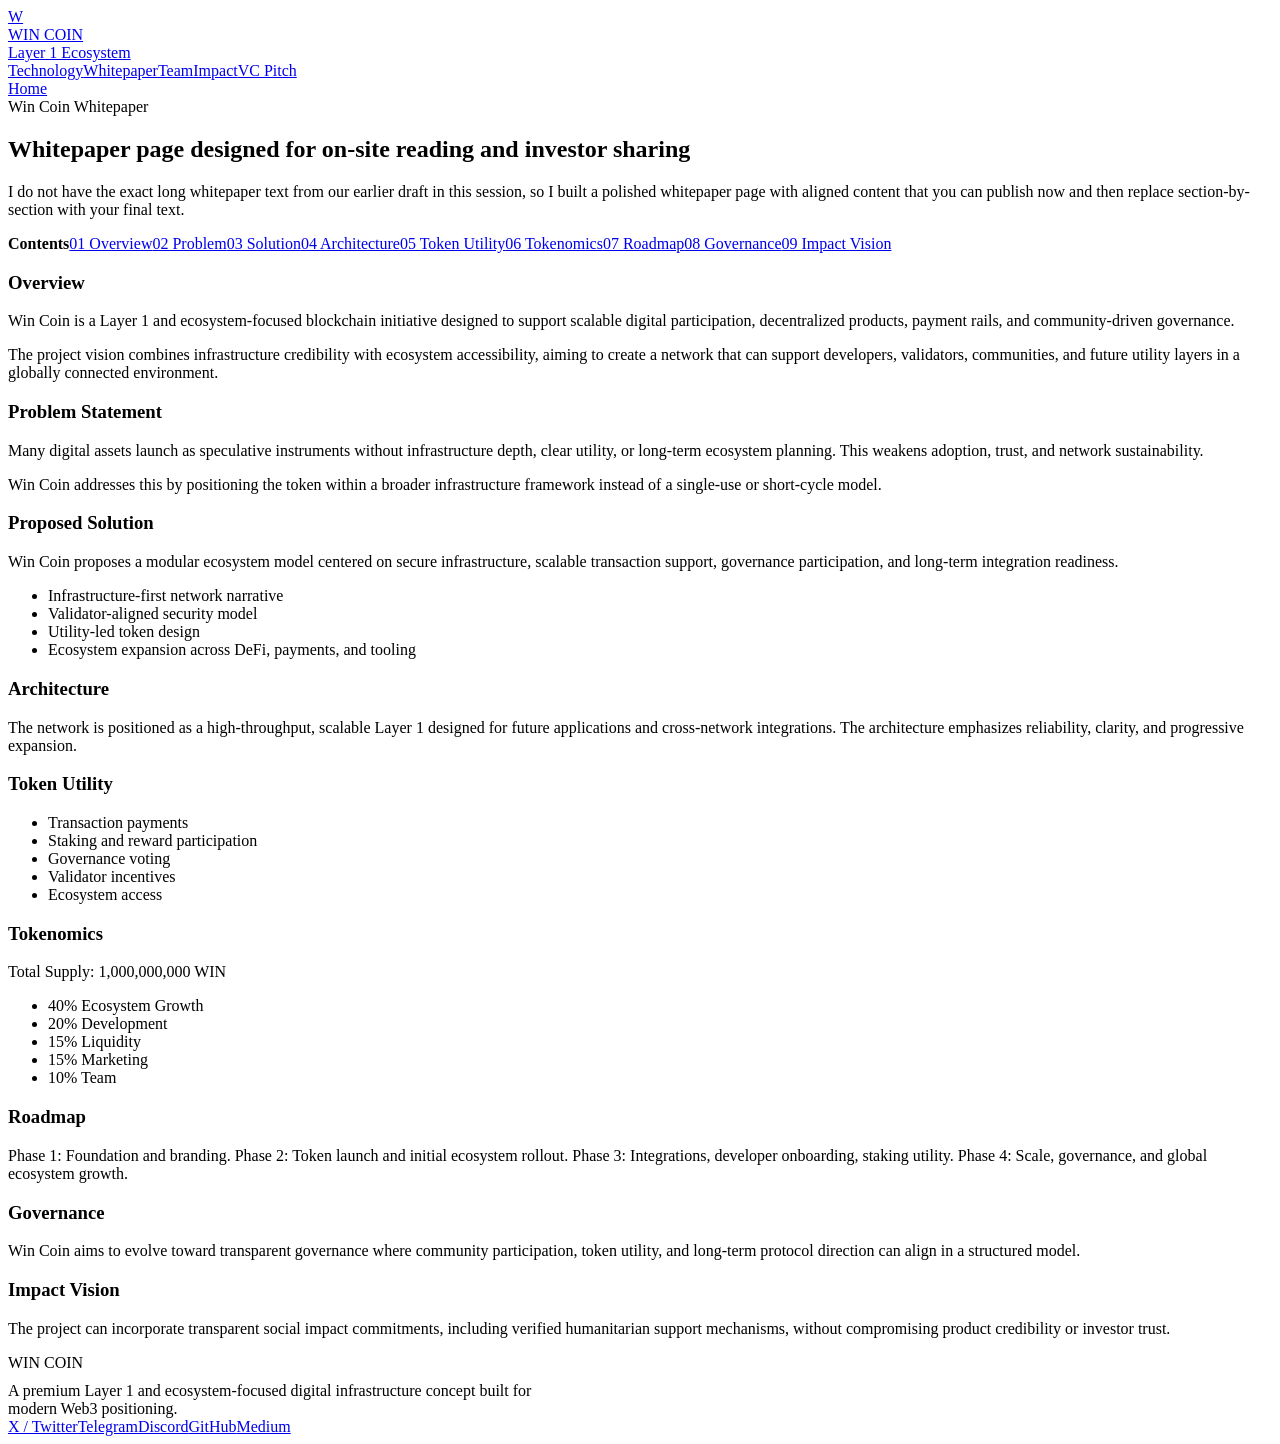
==== whitepaper.html @ 554cd006 "Add files via upload" ====
<!DOCTYPE html><html lang="en"><head><meta charset="UTF-8"/><meta name="viewport" content="width=device-width, initial-scale=1.0"/><title>Win Coin Whitepaper</title><link rel="preconnect" href="https://fonts.googleapis.com"><link rel="preconnect" href="https://fonts.gstatic.com" crossorigin><link href="https://fonts.googleapis.com/css2?family=Inter:wght@400;500;600;700;800&display=swap" rel="stylesheet"><link rel="stylesheet" href="assets/style.css"/></head><body><div class="nav-shell"><div class="container"><header class="nav card"><a class="brand" href="index.html"><div class="logo">W</div><div><div class="brand-name">WIN COIN</div><div class="brand-sub">Layer 1 Ecosystem</div></div></a><nav class="nav-links"><a href="index.html#technology">Technology</a><a href="whitepaper.html">Whitepaper</a><a href="team.html">Team</a><a href="impact.html">Impact</a><a href="pitch.html">VC Pitch</a></nav><div class="nav-actions"><a class="btn secondary" href="index.html">Home</a></div></header></div></div><main class="container">
<section class="section"><div class="section-head reveal"><div class="small-tag">Win Coin Whitepaper</div><h2>Whitepaper page designed for on-site reading and investor sharing</h2><p>I do not have the exact long whitepaper text from our earlier draft in this session, so I built a polished whitepaper page with aligned content that you can publish now and then replace section-by-section with your final text.</p></div><div class="paper-layout"><aside class="card paper-side reveal"><strong>Contents</strong><a href="#overview">01 Overview</a><a href="#problem">02 Problem</a><a href="#solution">03 Solution</a><a href="#architecture">04 Architecture</a><a href="#utility">05 Token Utility</a><a href="#tokenomics">06 Tokenomics</a><a href="#roadmap">07 Roadmap</a><a href="#governance">08 Governance</a><a href="#impact">09 Impact Vision</a></aside><div class="paper-main"><section class="card chapter reveal" id="overview"><h3>Overview</h3><p>Win Coin is a Layer 1 and ecosystem-focused blockchain initiative designed to support scalable digital participation, decentralized products, payment rails, and community-driven governance.</p><p>The project vision combines infrastructure credibility with ecosystem accessibility, aiming to create a network that can support developers, validators, communities, and future utility layers in a globally connected environment.</p></section><section class="card chapter reveal" id="problem"><h3>Problem Statement</h3><p>Many digital assets launch as speculative instruments without infrastructure depth, clear utility, or long-term ecosystem planning. This weakens adoption, trust, and network sustainability.</p><p>Win Coin addresses this by positioning the token within a broader infrastructure framework instead of a single-use or short-cycle model.</p></section><section class="card chapter reveal" id="solution"><h3>Proposed Solution</h3><p>Win Coin proposes a modular ecosystem model centered on secure infrastructure, scalable transaction support, governance participation, and long-term integration readiness.</p><ul><li>Infrastructure-first network narrative</li><li>Validator-aligned security model</li><li>Utility-led token design</li><li>Ecosystem expansion across DeFi, payments, and tooling</li></ul></section><section class="card chapter reveal" id="architecture"><h3>Architecture</h3><p>The network is positioned as a high-throughput, scalable Layer 1 designed for future applications and cross-network integrations. The architecture emphasizes reliability, clarity, and progressive expansion.</p></section><section class="card chapter reveal" id="utility"><h3>Token Utility</h3><ul><li>Transaction payments</li><li>Staking and reward participation</li><li>Governance voting</li><li>Validator incentives</li><li>Ecosystem access</li></ul></section><section class="card chapter reveal" id="tokenomics"><h3>Tokenomics</h3><p>Total Supply: 1,000,000,000 WIN</p><ul><li>40% Ecosystem Growth</li><li>20% Development</li><li>15% Liquidity</li><li>15% Marketing</li><li>10% Team</li></ul></section><section class="card chapter reveal" id="roadmap"><h3>Roadmap</h3><p>Phase 1: Foundation and branding. Phase 2: Token launch and initial ecosystem rollout. Phase 3: Integrations, developer onboarding, staking utility. Phase 4: Scale, governance, and global ecosystem growth.</p></section><section class="card chapter reveal" id="governance"><h3>Governance</h3><p>Win Coin aims to evolve toward transparent governance where community participation, token utility, and long-term protocol direction can align in a structured model.</p></section><section class="card chapter reveal" id="impact"><h3>Impact Vision</h3><p>The project can incorporate transparent social impact commitments, including verified humanitarian support mechanisms, without compromising product credibility or investor trust.</p></section></div></div></section>
</main><footer class="footer"><div class="container footer-wrap"><div><div class="brand-name">WIN COIN</div><div class="muted" style="margin-top:10px;max-width:560px">A premium Layer 1 and ecosystem-focused digital infrastructure concept built for modern Web3 positioning.</div></div><div class="socials"><a href="#">X / Twitter</a><a href="#">Telegram</a><a href="#">Discord</a><a href="#">GitHub</a><a href="#">Medium</a></div></div></footer><script src="assets/app.js"></script></body></html>
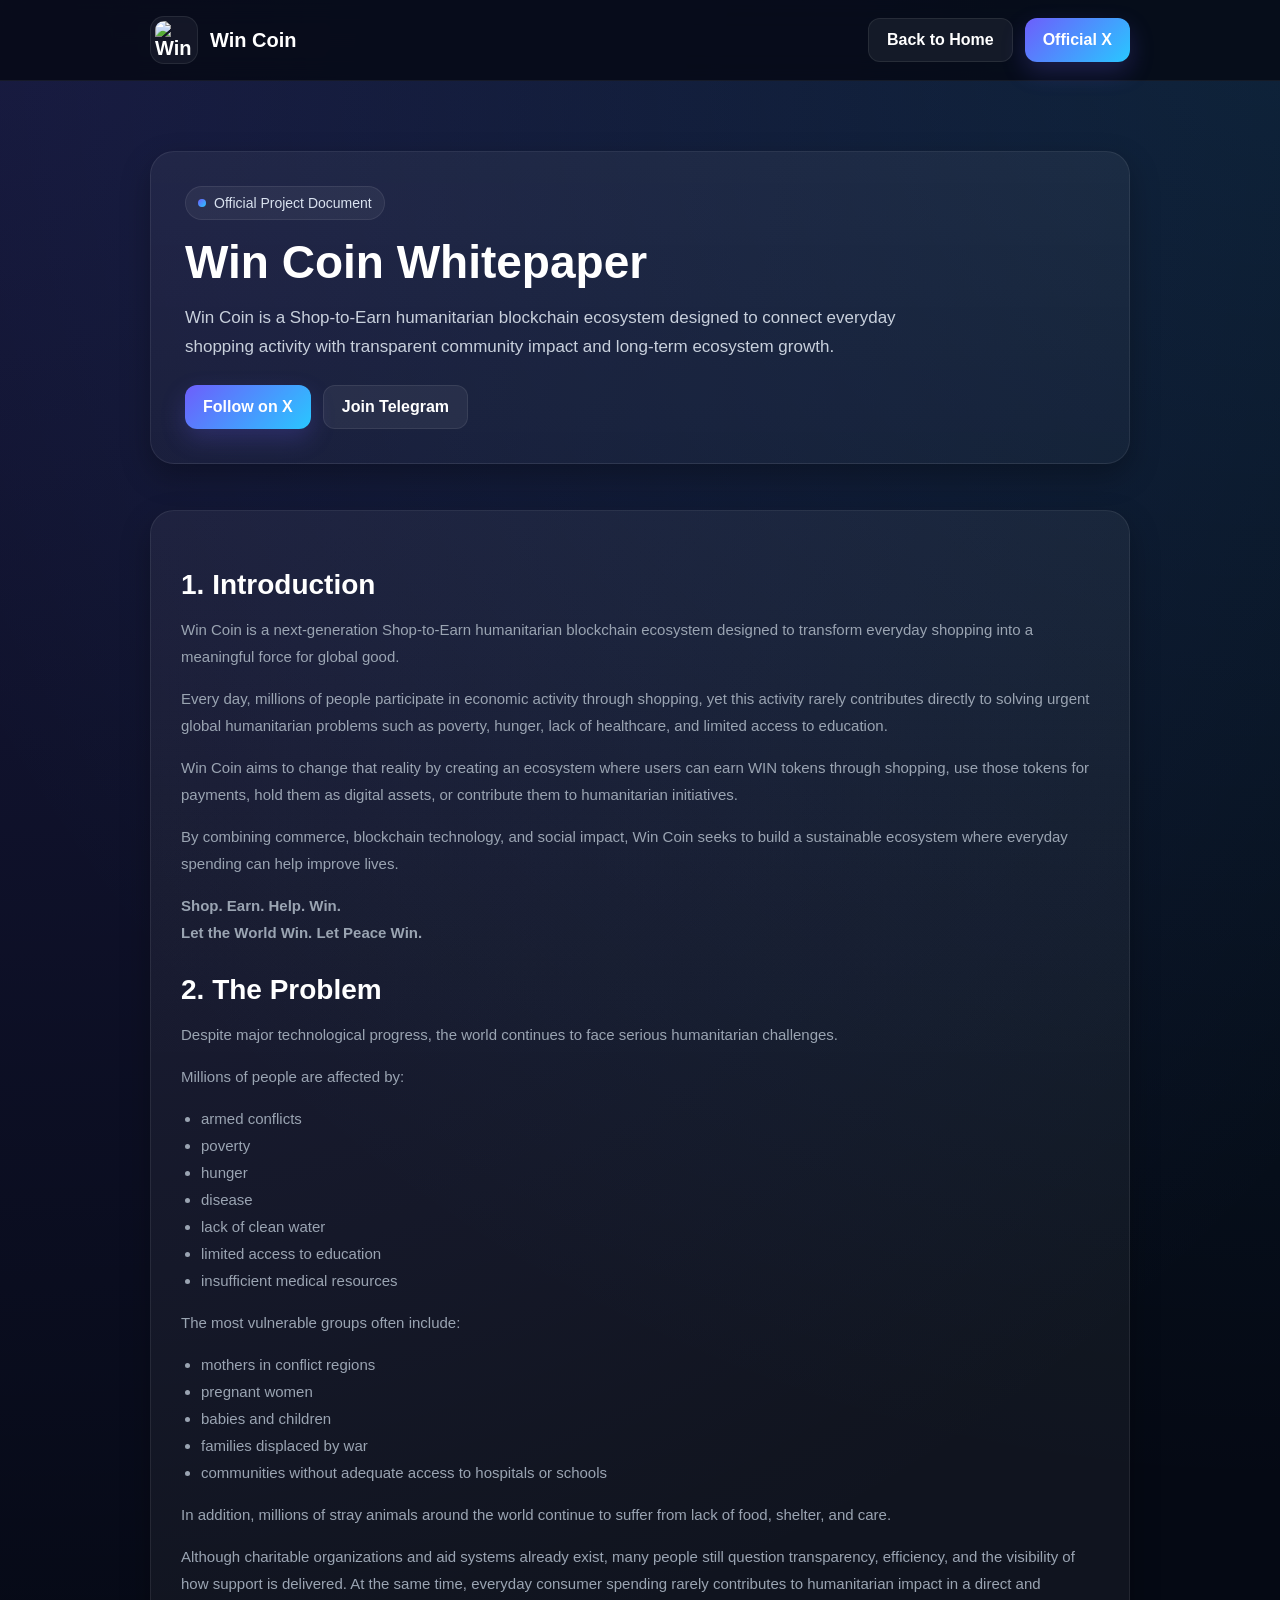
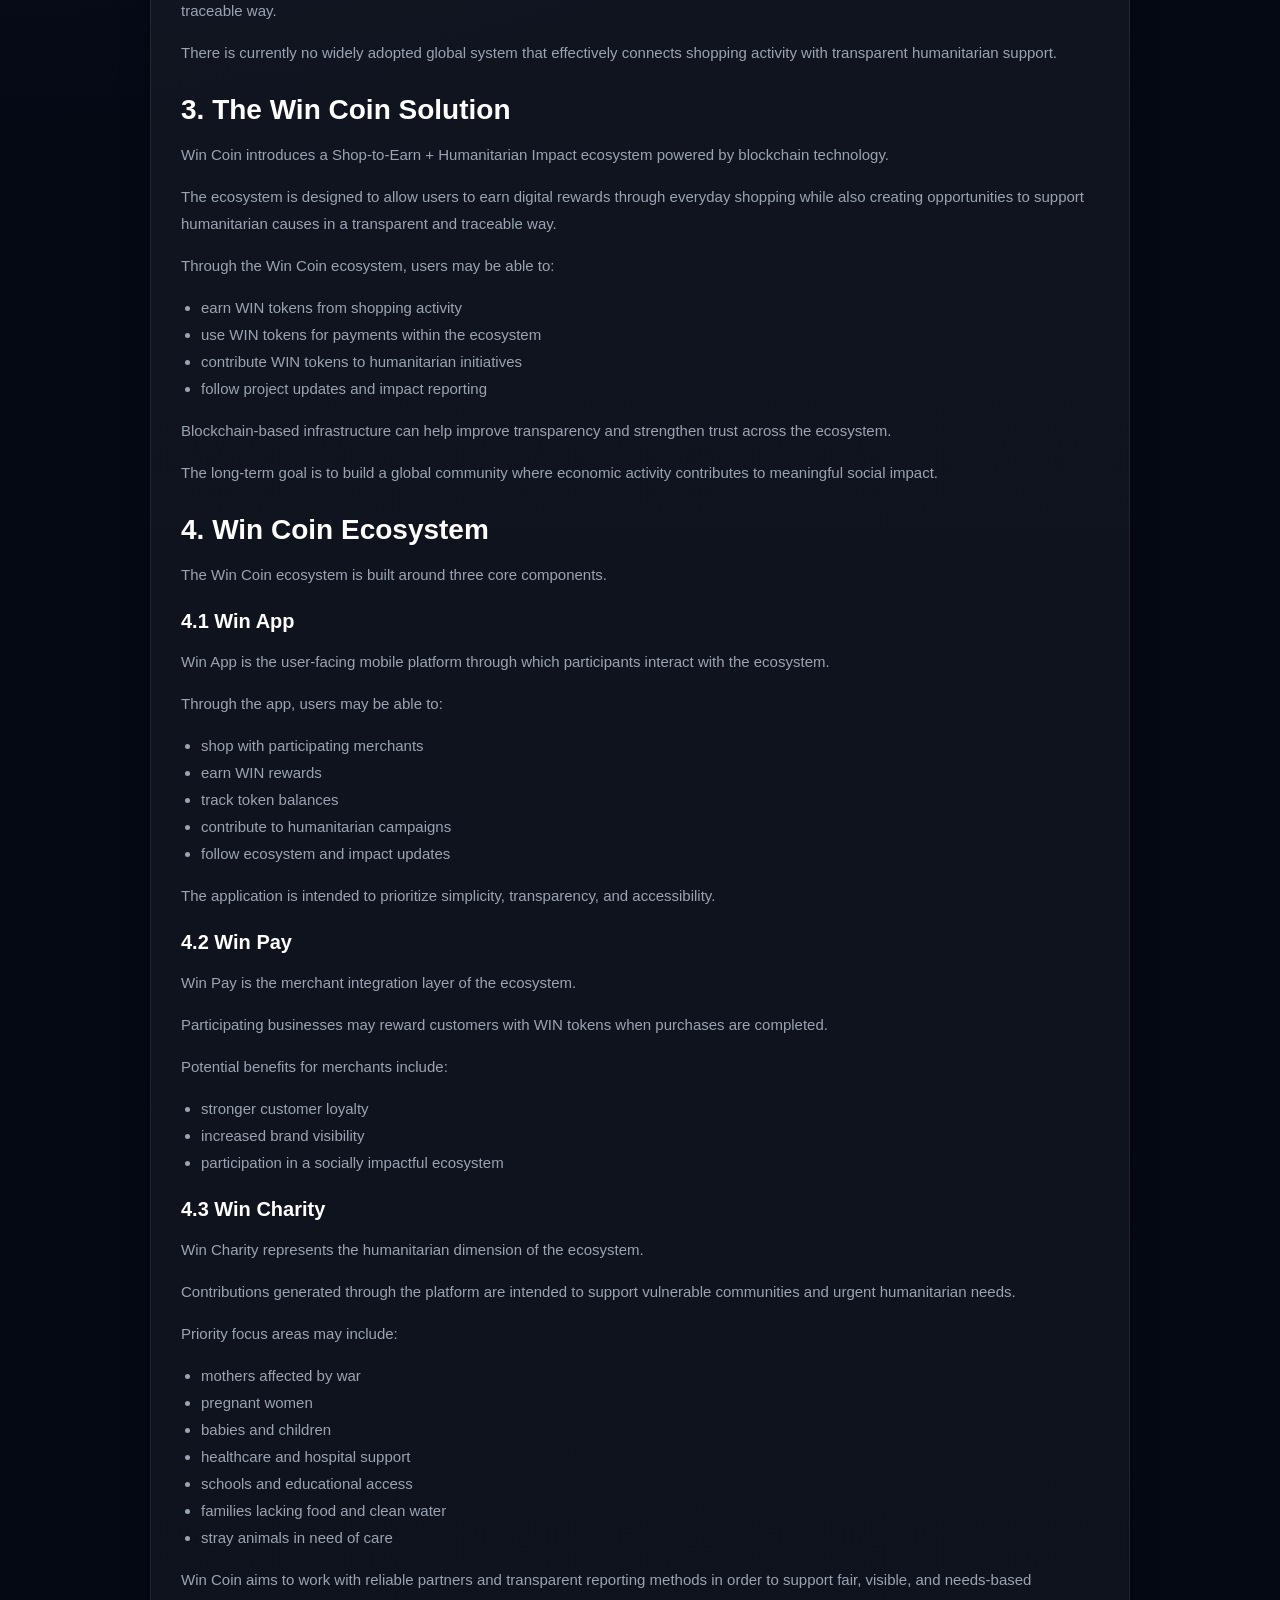
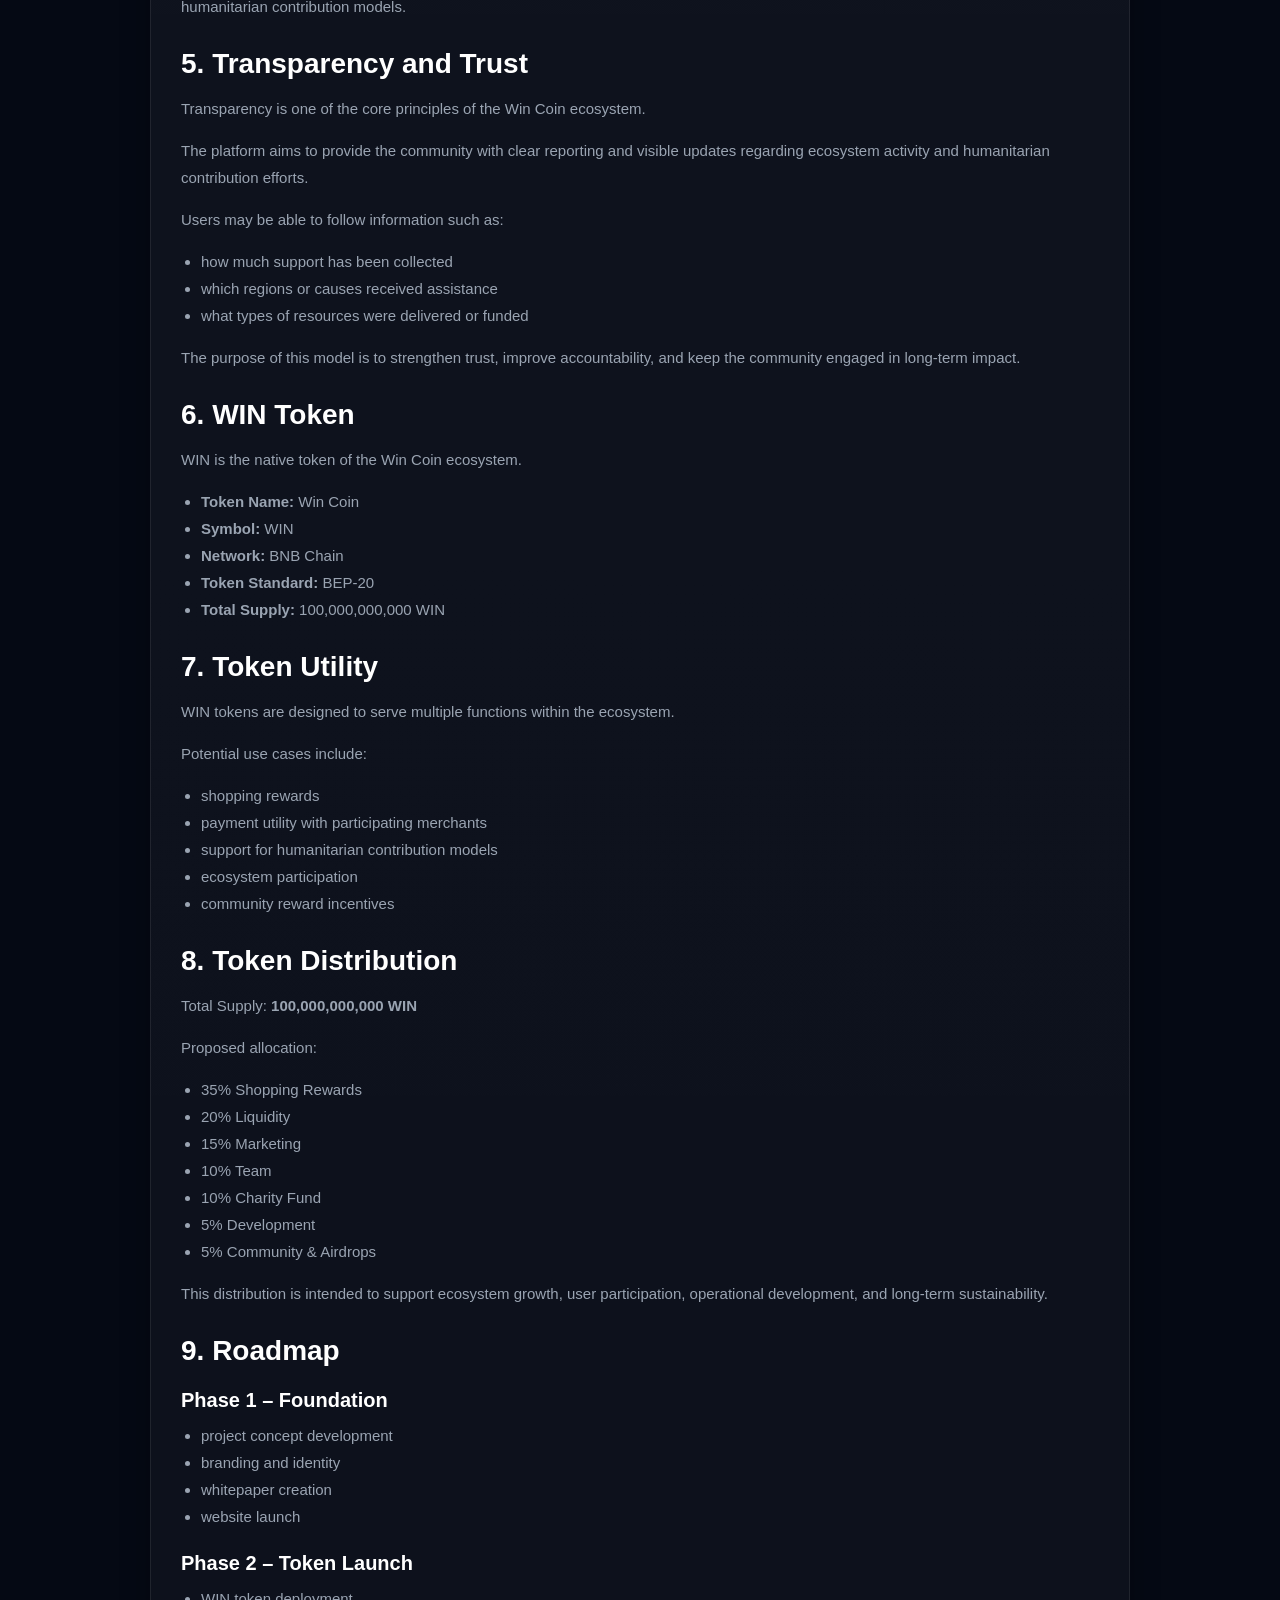
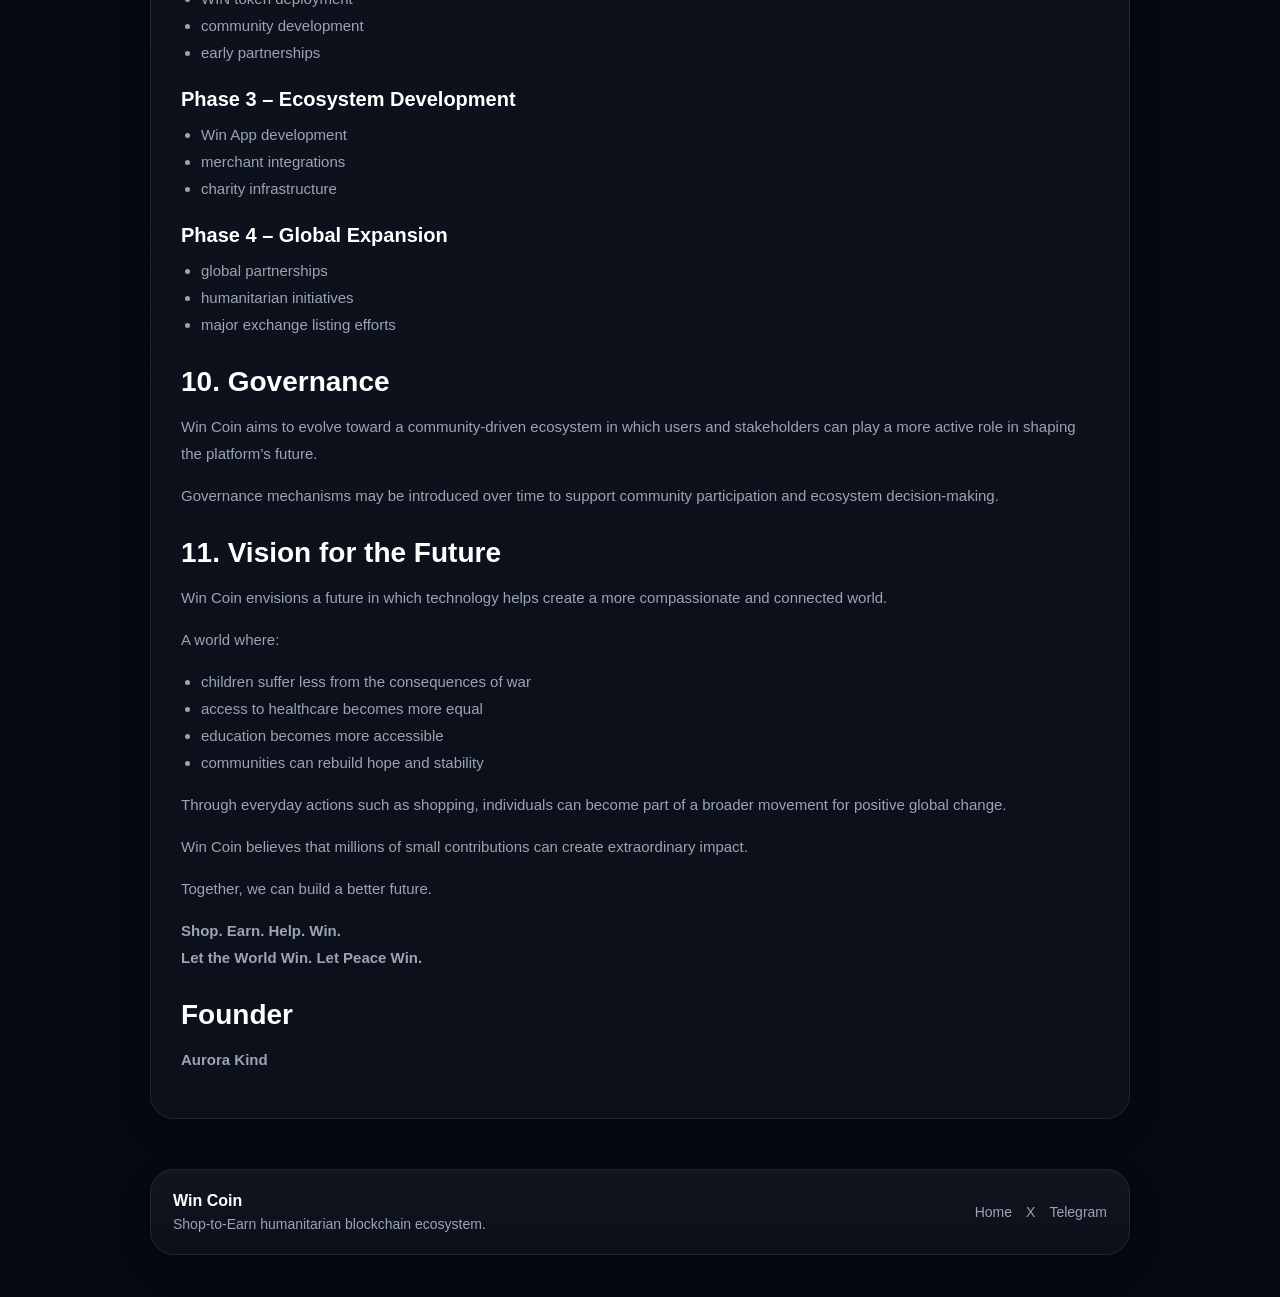
==== commit 71ce0f62: "Update whitepaper.html" ====
--- a/whitepaper.html
+++ b/whitepaper.html
@@ -1,3 +1,528 @@
-<!DOCTYPE html><html lang="en"><head><meta charset="UTF-8"/><meta name="viewport" content="width=device-width, initial-scale=1.0"/><title>Win Coin Whitepaper</title><link rel="preconnect" href="https://fonts.googleapis.com"><link rel="preconnect" href="https://fonts.gstatic.com" crossorigin><link href="https://fonts.googleapis.com/css2?family=Inter:wght@400;500;600;700;800&display=swap" rel="stylesheet"><link rel="stylesheet" href="assets/style.css"/></head><body><div class="nav-shell"><div class="container"><header class="nav card"><a class="brand" href="index.html"><div class="logo">W</div><div><div class="brand-name">WIN COIN</div><div class="brand-sub">Layer 1 Ecosystem</div></div></a><nav class="nav-links"><a href="index.html#technology">Technology</a><a href="whitepaper.html">Whitepaper</a><a href="team.html">Team</a><a href="impact.html">Impact</a><a href="pitch.html">VC Pitch</a></nav><div class="nav-actions"><a class="btn secondary" href="index.html">Home</a></div></header></div></div><main class="container">
-<section class="section"><div class="section-head reveal"><div class="small-tag">Win Coin Whitepaper</div><h2>Whitepaper page designed for on-site reading and investor sharing</h2><p>I do not have the exact long whitepaper text from our earlier draft in this session, so I built a polished whitepaper page with aligned content that you can publish now and then replace section-by-section with your final text.</p></div><div class="paper-layout"><aside class="card paper-side reveal"><strong>Contents</strong><a href="#overview">01 Overview</a><a href="#problem">02 Problem</a><a href="#solution">03 Solution</a><a href="#architecture">04 Architecture</a><a href="#utility">05 Token Utility</a><a href="#tokenomics">06 Tokenomics</a><a href="#roadmap">07 Roadmap</a><a href="#governance">08 Governance</a><a href="#impact">09 Impact Vision</a></aside><div class="paper-main"><section class="card chapter reveal" id="overview"><h3>Overview</h3><p>Win Coin is a Layer 1 and ecosystem-focused blockchain initiative designed to support scalable digital participation, decentralized products, payment rails, and community-driven governance.</p><p>The project vision combines infrastructure credibility with ecosystem accessibility, aiming to create a network that can support developers, validators, communities, and future utility layers in a globally connected environment.</p></section><section class="card chapter reveal" id="problem"><h3>Problem Statement</h3><p>Many digital assets launch as speculative instruments without infrastructure depth, clear utility, or long-term ecosystem planning. This weakens adoption, trust, and network sustainability.</p><p>Win Coin addresses this by positioning the token within a broader infrastructure framework instead of a single-use or short-cycle model.</p></section><section class="card chapter reveal" id="solution"><h3>Proposed Solution</h3><p>Win Coin proposes a modular ecosystem model centered on secure infrastructure, scalable transaction support, governance participation, and long-term integration readiness.</p><ul><li>Infrastructure-first network narrative</li><li>Validator-aligned security model</li><li>Utility-led token design</li><li>Ecosystem expansion across DeFi, payments, and tooling</li></ul></section><section class="card chapter reveal" id="architecture"><h3>Architecture</h3><p>The network is positioned as a high-throughput, scalable Layer 1 designed for future applications and cross-network integrations. The architecture emphasizes reliability, clarity, and progressive expansion.</p></section><section class="card chapter reveal" id="utility"><h3>Token Utility</h3><ul><li>Transaction payments</li><li>Staking and reward participation</li><li>Governance voting</li><li>Validator incentives</li><li>Ecosystem access</li></ul></section><section class="card chapter reveal" id="tokenomics"><h3>Tokenomics</h3><p>Total Supply: 1,000,000,000 WIN</p><ul><li>40% Ecosystem Growth</li><li>20% Development</li><li>15% Liquidity</li><li>15% Marketing</li><li>10% Team</li></ul></section><section class="card chapter reveal" id="roadmap"><h3>Roadmap</h3><p>Phase 1: Foundation and branding. Phase 2: Token launch and initial ecosystem rollout. Phase 3: Integrations, developer onboarding, staking utility. Phase 4: Scale, governance, and global ecosystem growth.</p></section><section class="card chapter reveal" id="governance"><h3>Governance</h3><p>Win Coin aims to evolve toward transparent governance where community participation, token utility, and long-term protocol direction can align in a structured model.</p></section><section class="card chapter reveal" id="impact"><h3>Impact Vision</h3><p>The project can incorporate transparent social impact commitments, including verified humanitarian support mechanisms, without compromising product credibility or investor trust.</p></section></div></div></section>
-</main><footer class="footer"><div class="container footer-wrap"><div><div class="brand-name">WIN COIN</div><div class="muted" style="margin-top:10px;max-width:560px">A premium Layer 1 and ecosystem-focused digital infrastructure concept built for modern Web3 positioning.</div></div><div class="socials"><a href="#">X / Twitter</a><a href="#">Telegram</a><a href="#">Discord</a><a href="#">GitHub</a><a href="#">Medium</a></div></div></footer><script src="assets/app.js"></script></body></html>+<!DOCTYPE html>
+<html lang="en">
+<head>
+  <meta charset="UTF-8" />
+  <meta name="viewport" content="width=device-width, initial-scale=1.0" />
+  <title>Win Coin Whitepaper</title>
+  <meta name="description" content="Win Coin Whitepaper - Shop-to-Earn humanitarian blockchain ecosystem." />
+  <style>
+    :root{
+      --bg:#050914;
+      --card:rgba(255,255,255,0.05);
+      --line:rgba(255,255,255,0.08);
+      --text:#ffffff;
+      --muted:#9aa4b2;
+      --primary:#6d5efc;
+      --primary-2:#29c7ff;
+      --shadow:0 12px 30px rgba(0,0,0,0.28);
+      --max:980px;
+    }
+
+    *{box-sizing:border-box}
+    html{scroll-behavior:smooth}
+    body{
+      margin:0;
+      font-family:Arial, Helvetica, sans-serif;
+      background:
+        radial-gradient(circle at top left, rgba(109,94,252,0.18), transparent 28%),
+        radial-gradient(circle at top right, rgba(41,199,255,0.12), transparent 24%),
+        var(--bg);
+      color:var(--text);
+    }
+
+    a{text-decoration:none;color:inherit}
+    .container{
+      width:min(92%, var(--max));
+      margin:auto;
+    }
+
+    .site-header{
+      position:sticky;
+      top:0;
+      z-index:50;
+      backdrop-filter:blur(12px);
+      background:rgba(5,9,20,0.82);
+      border-bottom:1px solid rgba(255,255,255,0.06);
+    }
+
+    .header-inner{
+      display:flex;
+      align-items:center;
+      justify-content:space-between;
+      gap:16px;
+      padding:16px 0;
+      flex-wrap:wrap;
+    }
+
+    .logo{
+      display:flex;
+      align-items:center;
+      gap:12px;
+      font-size:20px;
+      font-weight:700;
+    }
+
+    .logo img{
+      width:48px;
+      height:48px;
+      object-fit:cover;
+      border-radius:14px;
+      background:rgba(255,255,255,0.05);
+      padding:4px;
+      border:1px solid rgba(255,255,255,0.08);
+    }
+
+    .btn{
+      display:inline-flex;
+      align-items:center;
+      justify-content:center;
+      gap:10px;
+      border:none;
+      cursor:pointer;
+      padding:12px 18px;
+      border-radius:12px;
+      color:#fff;
+      font-weight:600;
+      transition:.2s ease;
+    }
+
+    .btn-primary{
+      background:linear-gradient(135deg,var(--primary),var(--primary-2));
+      box-shadow:0 10px 24px rgba(109,94,252,0.22);
+    }
+
+    .btn-secondary{
+      background:rgba(255,255,255,0.06);
+      border:1px solid rgba(255,255,255,0.08);
+    }
+
+    .hero{
+      padding:70px 0 24px;
+    }
+
+    .hero-box,.paper-box,.footer-box{
+      background:linear-gradient(180deg, rgba(255,255,255,0.05), rgba(255,255,255,0.03));
+      border:1px solid rgba(255,255,255,0.08);
+      border-radius:24px;
+      box-shadow:var(--shadow);
+    }
+
+    .hero-box{
+      padding:34px;
+    }
+
+    .hero-badge{
+      display:inline-flex;
+      align-items:center;
+      gap:8px;
+      padding:8px 12px;
+      border-radius:999px;
+      background:rgba(255,255,255,0.05);
+      border:1px solid rgba(255,255,255,0.08);
+      font-size:14px;
+      color:#d9e2ef;
+      margin-bottom:18px;
+    }
+
+    .hero-dot{
+      width:8px;
+      height:8px;
+      border-radius:50%;
+      background:linear-gradient(135deg,var(--primary),var(--primary-2));
+    }
+
+    h1{
+      margin:0 0 16px;
+      font-size:46px;
+      line-height:1.08;
+    }
+
+    .hero-box p{
+      margin:0;
+      color:#c8d0dc;
+      font-size:17px;
+      line-height:1.7;
+      max-width:760px;
+    }
+
+    .hero-actions{
+      display:flex;
+      gap:12px;
+      flex-wrap:wrap;
+      margin-top:24px;
+    }
+
+    section{
+      padding:22px 0;
+    }
+
+    .paper-box{
+      padding:30px;
+    }
+
+    h2{
+      margin:28px 0 12px;
+      font-size:28px;
+    }
+
+    h3{
+      margin:22px 0 10px;
+      font-size:20px;
+    }
+
+    p, li{
+      color:var(--muted);
+      line-height:1.8;
+      font-size:15px;
+    }
+
+    ul{
+      margin:10px 0 0;
+      padding-left:20px;
+    }
+
+    .footer{
+      padding:28px 0 42px;
+    }
+
+    .footer-box{
+      padding:22px;
+      display:flex;
+      align-items:center;
+      justify-content:space-between;
+      gap:16px;
+      flex-wrap:wrap;
+    }
+
+    .footer-note{
+      color:var(--muted);
+      font-size:14px;
+      margin-top:6px;
+    }
+
+    .footer-links{
+      display:flex;
+      gap:14px;
+      flex-wrap:wrap;
+    }
+
+    .footer-links a{
+      color:var(--muted);
+      font-size:14px;
+    }
+
+    .footer-links a:hover{
+      color:#fff;
+    }
+
+    @media (max-width:780px){
+      h1{font-size:34px}
+      h2{font-size:24px}
+      .hero{padding:48px 0 18px}
+    }
+  </style>
+</head>
+<body>
+  <header class="site-header">
+    <div class="container header-inner">
+      <a class="logo" href="index.html">
+        <img src="assets/wincoin-maskot.png" alt="Win Coin Mascot">
+        <span>Win Coin</span>
+      </a>
+
+      <div style="display:flex;gap:12px;flex-wrap:wrap;">
+        <a class="btn btn-secondary" href="index.html">Back to Home</a>
+        <a class="btn btn-primary" href="https://x.com/WinCoinProject" target="_blank" rel="noopener noreferrer">Official X</a>
+      </div>
+    </div>
+  </header>
+
+  <main>
+    <section class="hero">
+      <div class="container">
+        <div class="hero-box">
+          <div class="hero-badge">
+            <span class="hero-dot"></span>
+            <span>Official Project Document</span>
+          </div>
+          <h1>Win Coin Whitepaper</h1>
+          <p>
+            Win Coin is a Shop-to-Earn humanitarian blockchain ecosystem designed to connect everyday shopping activity with transparent community impact and long-term ecosystem growth.
+          </p>
+
+          <div class="hero-actions">
+            <a class="btn btn-primary" href="https://x.com/WinCoinProject" target="_blank" rel="noopener noreferrer">Follow on X</a>
+            <a class="btn btn-secondary" href="https://t.me/+ZbqtCHhGB5U4MzY0" target="_blank" rel="noopener noreferrer">Join Telegram</a>
+          </div>
+        </div>
+      </div>
+    </section>
+
+    <section>
+      <div class="container">
+        <div class="paper-box">
+
+          <h2>1. Introduction</h2>
+          <p>
+            Win Coin is a next-generation Shop-to-Earn humanitarian blockchain ecosystem designed to transform everyday shopping into a meaningful force for global good.
+          </p>
+          <p>
+            Every day, millions of people participate in economic activity through shopping, yet this activity rarely contributes directly to solving urgent global humanitarian problems such as poverty, hunger, lack of healthcare, and limited access to education.
+          </p>
+          <p>
+            Win Coin aims to change that reality by creating an ecosystem where users can earn WIN tokens through shopping, use those tokens for payments, hold them as digital assets, or contribute them to humanitarian initiatives.
+          </p>
+          <p>
+            By combining commerce, blockchain technology, and social impact, Win Coin seeks to build a sustainable ecosystem where everyday spending can help improve lives.
+          </p>
+          <p><strong>Shop. Earn. Help. Win.</strong><br><strong>Let the World Win. Let Peace Win.</strong></p>
+
+          <h2>2. The Problem</h2>
+          <p>
+            Despite major technological progress, the world continues to face serious humanitarian challenges.
+          </p>
+          <p>Millions of people are affected by:</p>
+          <ul>
+            <li>armed conflicts</li>
+            <li>poverty</li>
+            <li>hunger</li>
+            <li>disease</li>
+            <li>lack of clean water</li>
+            <li>limited access to education</li>
+            <li>insufficient medical resources</li>
+          </ul>
+          <p>The most vulnerable groups often include:</p>
+          <ul>
+            <li>mothers in conflict regions</li>
+            <li>pregnant women</li>
+            <li>babies and children</li>
+            <li>families displaced by war</li>
+            <li>communities without adequate access to hospitals or schools</li>
+          </ul>
+          <p>
+            In addition, millions of stray animals around the world continue to suffer from lack of food, shelter, and care.
+          </p>
+          <p>
+            Although charitable organizations and aid systems already exist, many people still question transparency, efficiency, and the visibility of how support is delivered. At the same time, everyday consumer spending rarely contributes to humanitarian impact in a direct and traceable way.
+          </p>
+          <p>
+            There is currently no widely adopted global system that effectively connects shopping activity with transparent humanitarian support.
+          </p>
+
+          <h2>3. The Win Coin Solution</h2>
+          <p>
+            Win Coin introduces a Shop-to-Earn + Humanitarian Impact ecosystem powered by blockchain technology.
+          </p>
+          <p>
+            The ecosystem is designed to allow users to earn digital rewards through everyday shopping while also creating opportunities to support humanitarian causes in a transparent and traceable way.
+          </p>
+          <p>Through the Win Coin ecosystem, users may be able to:</p>
+          <ul>
+            <li>earn WIN tokens from shopping activity</li>
+            <li>use WIN tokens for payments within the ecosystem</li>
+            <li>contribute WIN tokens to humanitarian initiatives</li>
+            <li>follow project updates and impact reporting</li>
+          </ul>
+          <p>
+            Blockchain-based infrastructure can help improve transparency and strengthen trust across the ecosystem.
+          </p>
+          <p>
+            The long-term goal is to build a global community where economic activity contributes to meaningful social impact.
+          </p>
+
+          <h2>4. Win Coin Ecosystem</h2>
+          <p>
+            The Win Coin ecosystem is built around three core components.
+          </p>
+
+          <h3>4.1 Win App</h3>
+          <p>
+            Win App is the user-facing mobile platform through which participants interact with the ecosystem.
+          </p>
+          <p>Through the app, users may be able to:</p>
+          <ul>
+            <li>shop with participating merchants</li>
+            <li>earn WIN rewards</li>
+            <li>track token balances</li>
+            <li>contribute to humanitarian campaigns</li>
+            <li>follow ecosystem and impact updates</li>
+          </ul>
+          <p>
+            The application is intended to prioritize simplicity, transparency, and accessibility.
+          </p>
+
+          <h3>4.2 Win Pay</h3>
+          <p>
+            Win Pay is the merchant integration layer of the ecosystem.
+          </p>
+          <p>
+            Participating businesses may reward customers with WIN tokens when purchases are completed.
+          </p>
+          <p>Potential benefits for merchants include:</p>
+          <ul>
+            <li>stronger customer loyalty</li>
+            <li>increased brand visibility</li>
+            <li>participation in a socially impactful ecosystem</li>
+          </ul>
+
+          <h3>4.3 Win Charity</h3>
+          <p>
+            Win Charity represents the humanitarian dimension of the ecosystem.
+          </p>
+          <p>
+            Contributions generated through the platform are intended to support vulnerable communities and urgent humanitarian needs.
+          </p>
+          <p>Priority focus areas may include:</p>
+          <ul>
+            <li>mothers affected by war</li>
+            <li>pregnant women</li>
+            <li>babies and children</li>
+            <li>healthcare and hospital support</li>
+            <li>schools and educational access</li>
+            <li>families lacking food and clean water</li>
+            <li>stray animals in need of care</li>
+          </ul>
+          <p>
+            Win Coin aims to work with reliable partners and transparent reporting methods in order to support fair, visible, and needs-based humanitarian contribution models.
+          </p>
+
+          <h2>5. Transparency and Trust</h2>
+          <p>
+            Transparency is one of the core principles of the Win Coin ecosystem.
+          </p>
+          <p>
+            The platform aims to provide the community with clear reporting and visible updates regarding ecosystem activity and humanitarian contribution efforts.
+          </p>
+          <p>Users may be able to follow information such as:</p>
+          <ul>
+            <li>how much support has been collected</li>
+            <li>which regions or causes received assistance</li>
+            <li>what types of resources were delivered or funded</li>
+          </ul>
+          <p>
+            The purpose of this model is to strengthen trust, improve accountability, and keep the community engaged in long-term impact.
+          </p>
+
+          <h2>6. WIN Token</h2>
+          <p>WIN is the native token of the Win Coin ecosystem.</p>
+          <ul>
+            <li><strong>Token Name:</strong> Win Coin</li>
+            <li><strong>Symbol:</strong> WIN</li>
+            <li><strong>Network:</strong> BNB Chain</li>
+            <li><strong>Token Standard:</strong> BEP-20</li>
+            <li><strong>Total Supply:</strong> 100,000,000,000 WIN</li>
+          </ul>
+
+          <h2>7. Token Utility</h2>
+          <p>WIN tokens are designed to serve multiple functions within the ecosystem.</p>
+          <p>Potential use cases include:</p>
+          <ul>
+            <li>shopping rewards</li>
+            <li>payment utility with participating merchants</li>
+            <li>support for humanitarian contribution models</li>
+            <li>ecosystem participation</li>
+            <li>community reward incentives</li>
+          </ul>
+
+          <h2>8. Token Distribution</h2>
+          <p>Total Supply: <strong>100,000,000,000 WIN</strong></p>
+          <p>Proposed allocation:</p>
+          <ul>
+            <li>35% Shopping Rewards</li>
+            <li>20% Liquidity</li>
+            <li>15% Marketing</li>
+            <li>10% Team</li>
+            <li>10% Charity Fund</li>
+            <li>5% Development</li>
+            <li>5% Community & Airdrops</li>
+          </ul>
+          <p>
+            This distribution is intended to support ecosystem growth, user participation, operational development, and long-term sustainability.
+          </p>
+
+          <h2>9. Roadmap</h2>
+          <h3>Phase 1 – Foundation</h3>
+          <ul>
+            <li>project concept development</li>
+            <li>branding and identity</li>
+            <li>whitepaper creation</li>
+            <li>website launch</li>
+          </ul>
+
+          <h3>Phase 2 – Token Launch</h3>
+          <ul>
+            <li>WIN token deployment</li>
+            <li>community development</li>
+            <li>early partnerships</li>
+          </ul>
+
+          <h3>Phase 3 – Ecosystem Development</h3>
+          <ul>
+            <li>Win App development</li>
+            <li>merchant integrations</li>
+            <li>charity infrastructure</li>
+          </ul>
+
+          <h3>Phase 4 – Global Expansion</h3>
+          <ul>
+            <li>global partnerships</li>
+            <li>humanitarian initiatives</li>
+            <li>major exchange listing efforts</li>
+          </ul>
+
+          <h2>10. Governance</h2>
+          <p>
+            Win Coin aims to evolve toward a community-driven ecosystem in which users and stakeholders can play a more active role in shaping the platform’s future.
+          </p>
+          <p>
+            Governance mechanisms may be introduced over time to support community participation and ecosystem decision-making.
+          </p>
+
+          <h2>11. Vision for the Future</h2>
+          <p>
+            Win Coin envisions a future in which technology helps create a more compassionate and connected world.
+          </p>
+          <p>A world where:</p>
+          <ul>
+            <li>children suffer less from the consequences of war</li>
+            <li>access to healthcare becomes more equal</li>
+            <li>education becomes more accessible</li>
+            <li>communities can rebuild hope and stability</li>
+          </ul>
+          <p>
+            Through everyday actions such as shopping, individuals can become part of a broader movement for positive global change.
+          </p>
+          <p>
+            Win Coin believes that millions of small contributions can create extraordinary impact.
+          </p>
+          <p>
+            Together, we can build a better future.
+          </p>
+          <p><strong>Shop. Earn. Help. Win.</strong><br><strong>Let the World Win. Let Peace Win.</strong></p>
+
+          <h2>Founder</h2>
+          <p><strong>Aurora Kind</strong></p>
+
+        </div>
+      </div>
+    </section>
+  </main>
+
+  <footer class="footer">
+    <div class="container">
+      <div class="footer-box">
+        <div>
+          <strong>Win Coin</strong>
+          <div class="footer-note">Shop-to-Earn humanitarian blockchain ecosystem.</div>
+        </div>
+
+        <div class="footer-links">
+          <a href="index.html">Home</a>
+          <a href="https://x.com/WinCoinProject" target="_blank" rel="noopener noreferrer">X</a>
+          <a href="https://t.me/+ZbqtCHhGB5U4MzY0" target="_blank" rel="noopener noreferrer">Telegram</a>
+        </div>
+      </div>
+    </div>
+  </footer>
+</body>
+</html>
